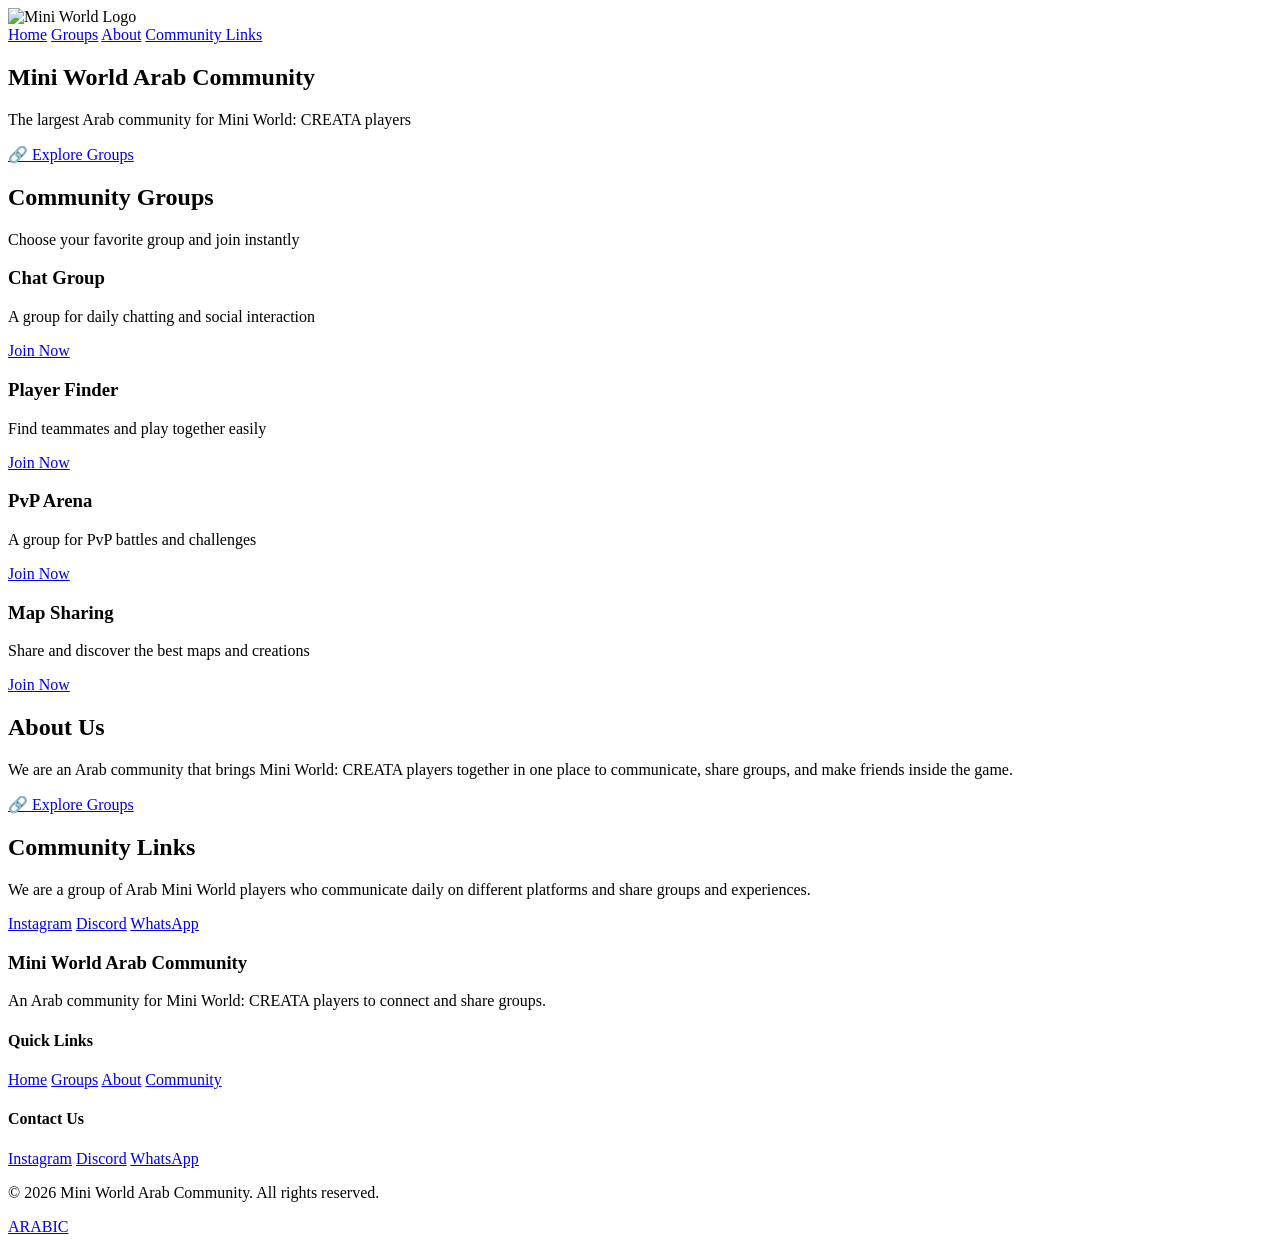
==== index-EN.html @ 654ab6ad "Change Arabic link to point to index.html" ====
<!doctype html>
<html lang="en">
  <head>
    <meta name="description" content="Mini World Arab Community - أكبر مجتمع عربي للاعبي Mini World: CREATA، انضم إلى القروبات وشارك مع اللاعبين العرب.">
<meta name="keywords" content="Mini World, Mini World Arab, Mini World CREATA, gaming community, عرب ميني وورلد, قروبات ميني وورلد">
<meta name="author" content="Mini World Arab Community">

<!-- Open Graph (للسوشيال ميديا) -->
<meta property="og:title" content="Mini World Arab Community">
<meta property="og:description" content="انضم إلى أكبر مجتمع عربي للاعبي Mini World">
<meta property="og:type" content="website">
    <meta charset="UTF-8" />
    <meta name="viewport" content="width=device-width, initial-scale=1.0" />

    <link rel="preconnect" href="https://fonts.googleapis.com" />
    <link rel="preconnect" href="https://fonts.gstatic.com" crossorigin />
    <link
      href="https://fonts.googleapis.com/css2?family=Poppins:wght@100;200;300;400;500;600;700;800;900&display=swap"
      rel="stylesheet"
    />

    <link rel="stylesheet" href="style.css" />
    <title>Mini World Arab Community Hub</title>
  </head>

  <body>
    <nav>
      <div class="logo">
        <img
          src="https://static.miniworldgame.com/nuxts-official-website/public/_nuxt/logo.0edc9054.png"
          alt="Mini World Logo"
        />
      </div>

      <div class="links">
        <a href="#home">Home</a>
        <a href="#groups">Groups</a>
        <a href="#about">About</a>
        <a href="#community">Community Links</a>
      </div>
    </nav>

    <!-- HERO -->
    <section id="home">
      <div class="jj">
        <h2>Mini World Arab Community</h2>
        <p>The largest Arab community for Mini World: CREATA players</p>
        <a href="#groups">🔗 Explore Groups</a>
      </div>
    </section>

    <!-- GROUPS -->
    <section id="groups">
      <h1>Community Groups</h1>
      <p>Choose your favorite group and join instantly</p>

      <div class="cards">

        <div class="card swalf">
          <h3>Chat Group</h3>
          <p>A group for daily chatting and social interaction</p>
          <a href="#">Join Now</a>
        </div>

        <div class="card finder">
          <h3>Player Finder</h3>
          <p>Find teammates and play together easily</p>
          <a href="#">Join Now</a>
        </div>

        <div class="card pvp">
          <h3>PvP Arena</h3>
          <p>A group for PvP battles and challenges</p>
          <a href="#">Join Now</a>
        </div>

        <div class="card maps">
          <h3>Map Sharing</h3>
          <p>Share and discover the best maps and creations</p>
          <a href="#">Join Now</a>
        </div>

      </div>
    </section>

    <!-- ABOUT -->
    <section id="about">
      <h2>About Us</h2>
      <p>
        We are an Arab community that brings Mini World: CREATA players together
        in one place to communicate, share groups, and make friends inside the game.
      </p>
      <a href="#">🔗 Explore Groups</a>
    </section>

    <!-- COMMUNITY -->
    <section id="community">
      <h2>Community Links</h2>
      <p>
        We are a group of Arab Mini World players who communicate daily on different platforms
        and share groups and experiences.
      </p>

      <a href="https://ig.me/j/AbaspdE6eRQTPsom/">Instagram</a>
      <a href="https://discord.gg/4WJSpqd9">Discord</a>
      <a href="https://chat.whatsapp.com/DVIdTEXrpN94Vuv9sI62CV">WhatsApp</a>
    </section>

    <!-- FOOTER -->
    <footer class="footer">
      <div class="footer-container">

        <div class="footer-left">
          <h3>Mini World Arab Community</h3>
          <p>
            An Arab community for Mini World: CREATA players to connect and share groups.
          </p>
        </div>

        <div class="footer-links">
          <h4>Quick Links</h4>
          <a href="#home">Home</a>
          <a href="#groups">Groups</a>
          <a href="#about">About</a>
          <a href="#community">Community</a>
        </div>

        <div class="footer-social">
          <h4>Contact Us</h4>
          <a href="https://ig.me/j/AbaspdE6eRQTPsom/">Instagram</a>
          <a href="https://discord.gg/4WJSpqd9">Discord</a>
          <a href="https://chat.whatsapp.com/DVIdTEXrpN94Vuv9sI62CV">WhatsApp</a>
        </div>

      </div>

      <div class="footer-bottom">
        <p>© 2026 Mini World Arab Community. All rights reserved.</p>
      </div>
      <a href="index.html">ARABIC</a>
    </footer>

  </body>
</html>
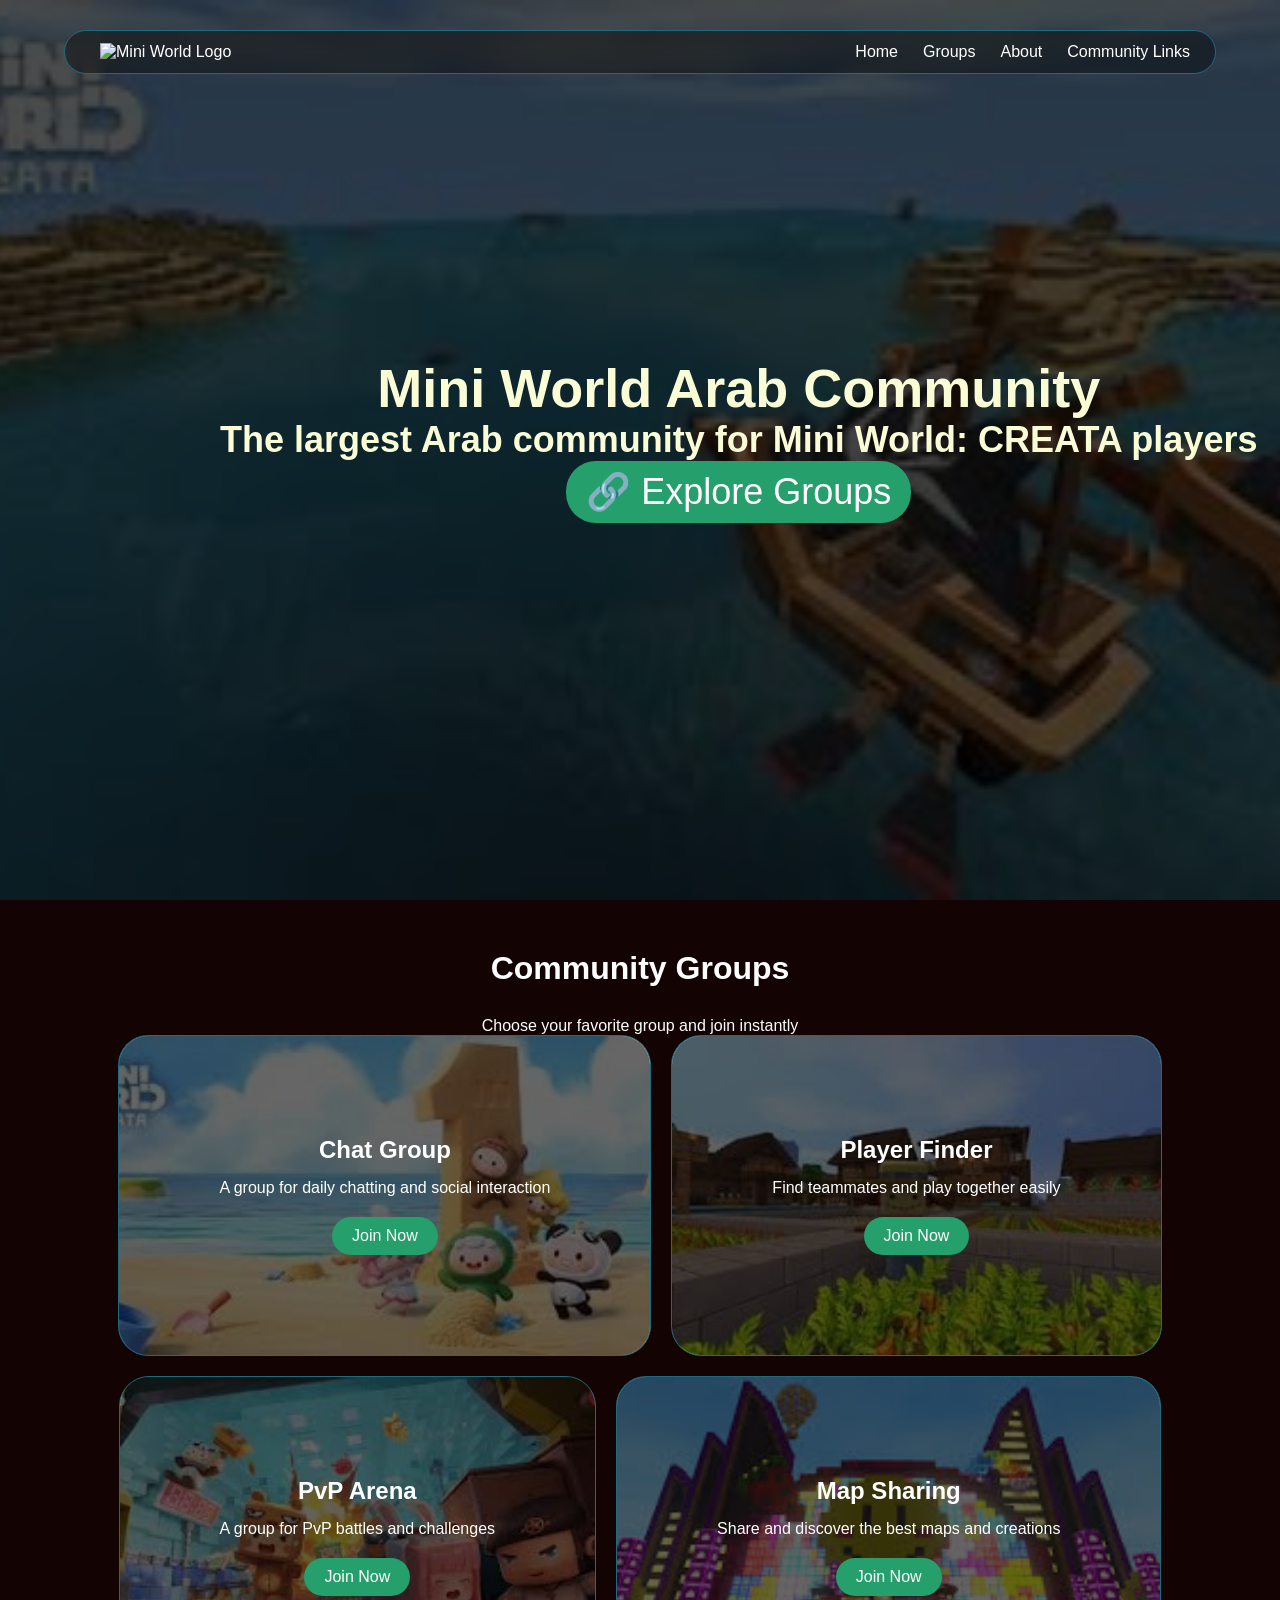
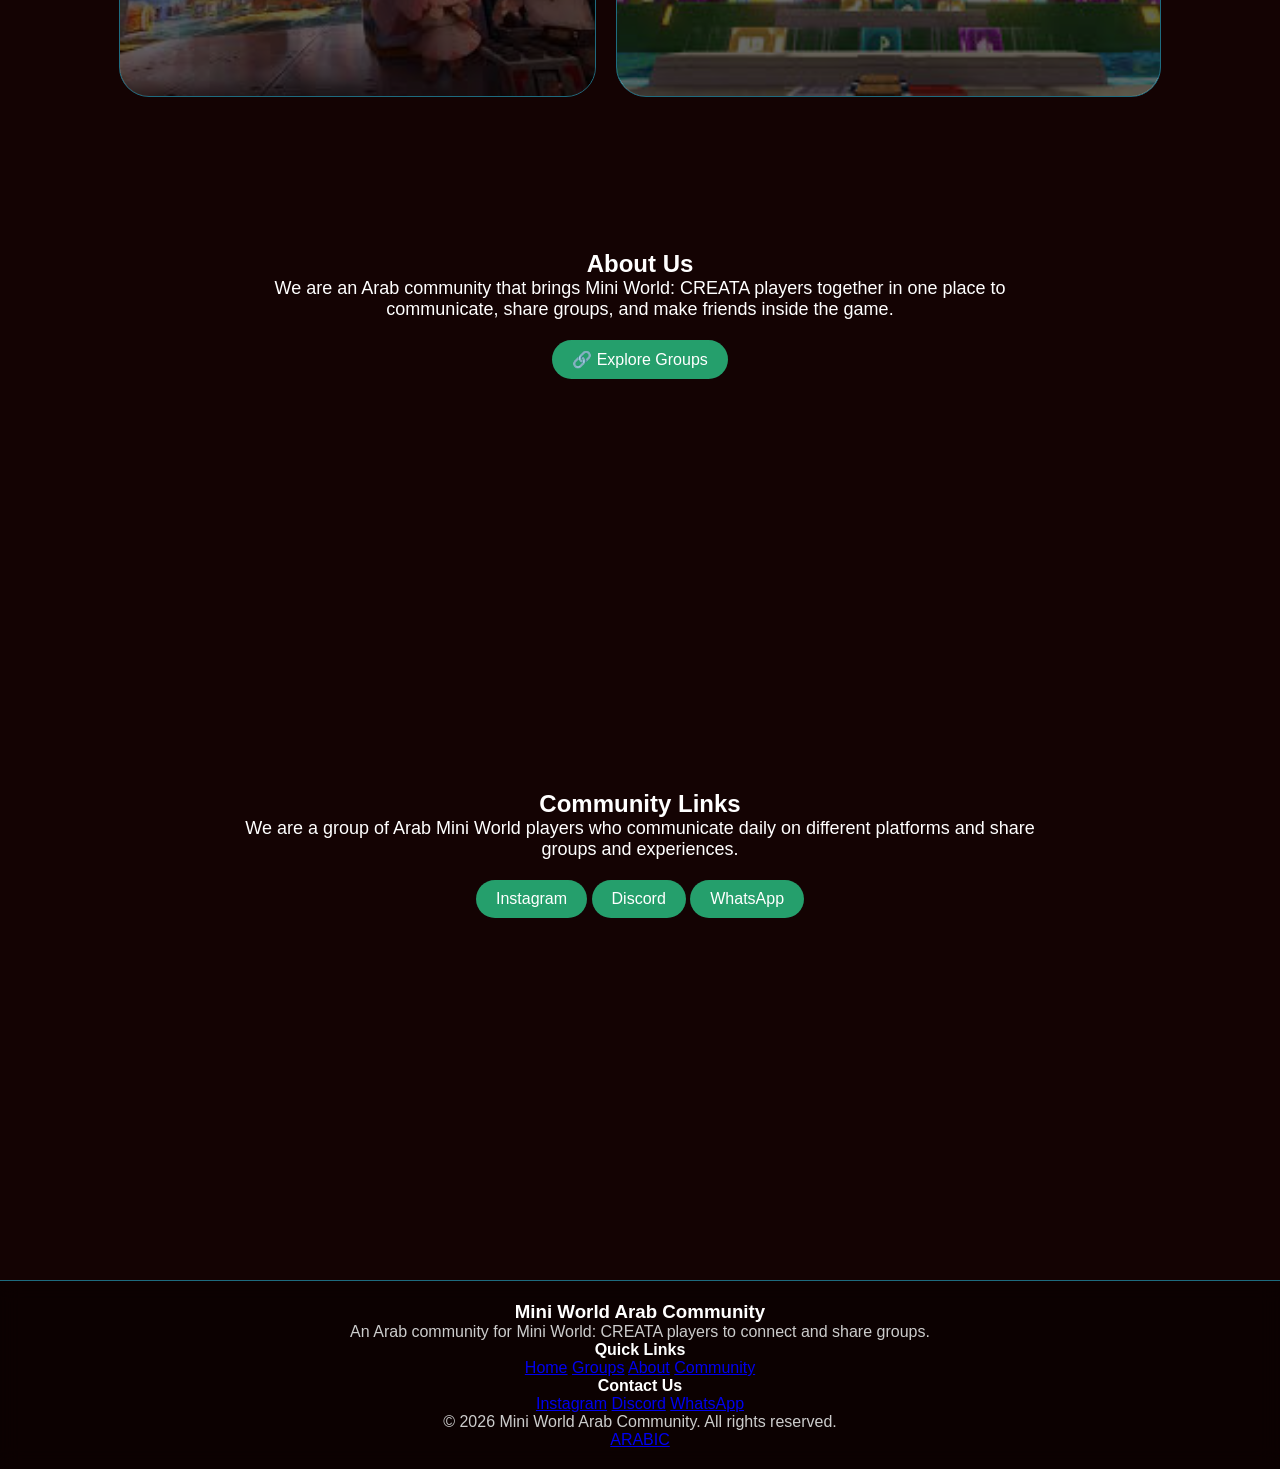
==== commit 0b7b4858: "first upload website" ====
--- a/index-EN.html
+++ b/index-EN.html
@@ -137,8 +137,8 @@
       <div class="footer-bottom">
         <p>© 2026 Mini World Arab Community. All rights reserved.</p>
       </div>
-      <a href="index.html">ARABIC</a>
+      <a href="index-AR.html">ARABIC</a>
     </footer>
 
   </body>
-</html>
+</html>
--- a/style.css
+++ b/style.css
@@ -0,0 +1,333 @@
+:root {
+  --primary: #259f6c;
+  --secondary: #1e6b7f;
+  --bg: #140303;
+  --card: #1c0a0a;
+  --light: #fafcd6;
+
+  --text: #ffffff;
+  --text-muted: #cccccc;
+}
+html {
+  scroll-behavior: smooth;
+}
+* {
+  margin: 0;
+  padding: 0;
+  box-sizing: border-box;
+}
+
+body {
+  font-family: "Poppins", sans-serif;
+  background-color: var(--bg);
+  color: var(--text);
+}
+
+/* NAVBAR */
+nav {
+  display: flex;
+  justify-content: space-between;
+  align-items: center;
+
+  padding: 12px 25px;
+
+  background-color: rgba(0, 0, 0, 0.4);
+  backdrop-filter: blur(10px);
+
+  width: 90%;
+  max-width: 1200px;
+
+  margin: 20px auto;
+
+  border-radius: 50px;
+  border: 1px solid var(--secondary);
+
+  position: fixed;
+  top: 10px;
+  left: 50%;
+  transform: translateX(-50%);
+
+  z-index: 100;
+}
+
+/* LOGO */
+.logo {
+  margin-left: 10px;
+}
+
+/* LINKS */
+nav .links {
+  display: flex;
+  gap: 25px;
+}
+
+nav .links a {
+  text-decoration: none;
+  color: var(--text);
+  font-size: 16px;
+  font-weight: 500;
+  transition: 0.3s;
+  position: relative;
+}
+
+nav .links a:hover {
+  color: var(--primary);
+}
+nav .links a::after {
+  content: "";
+  position: absolute;
+  width: 0%;
+  height: 2px;
+  bottom: -5px;
+  left: 0;
+  background: var(--primary);
+  transition: 0.3s;
+}
+
+nav .links a:hover::after {
+  width: 100%;
+}
+/*Hero Section*/
+#home {
+  height: 100vh;
+  background: url("img/bg1-mini.jpg") center/cover no-repeat;
+  display: flex;
+  flex-direction: column;
+  justify-content: center;
+  align-items: start;
+  text-align: center;
+  position: relative;
+}
+#home::before {
+  content: "";
+  position: absolute;
+  top: 0;
+  left: 0;
+  width: 100%;
+  height: 100%;
+  background: rgba(0, 0, 0, 0.7);
+}
+#home .jj {
+  z-index: 33;
+  margin-left: 200px;
+}
+#home .jj {
+  color: var(--light);
+  font-size: 36px;
+  font-weight: 700;
+  margin-bottom: 20px;
+}
+#home .jj a {
+  display: inline-block;
+  padding: 10px 20px;
+  background-color: var(--primary);
+  color: var(--text);
+  text-decoration: none;
+  font-weight: 500;
+  border-radius: 30px;
+  transition: 0.3s;
+}
+#home .jj a:hover {
+  background-color: var(--secondary);
+}
+/*Groups Section*/
+#groups {
+  height: 100vh;
+  padding: 50px 20px;
+  text-align: center;
+}
+#groups h1 {
+  font-size: 32px;
+  margin-bottom: 30px;
+}
+.cards {
+  display: flex;
+  flex-wrap: wrap;
+  gap: 20px;
+  justify-content: center;
+}
+.card {
+  border: 1px solid var(--secondary);
+  padding: 100px;
+  border-radius: 30px;
+}
+
+.card h3 {
+  font-size: 24px;
+  margin-bottom: 15px;
+}
+.card p {
+  font-size: 16px;
+  margin-bottom: 20px;
+}
+.card a {
+  display: inline-block;
+  padding: 10px 20px;
+  background-color: var(--primary);
+  color: var(--text);
+  text-decoration: none;
+  font-weight: 500;
+  border-radius: 30px;
+  transition: 0.3s;
+}
+.card a:hover {
+  background-color: var(--secondary);
+}
+
+.card.swalf {
+  background: url("img/bg3-mini-card.jpg") center/cover no-repeat;
+}
+
+.card.finder {
+  background: url("img/bg4-mini-card.jpg") center/cover no-repeat;
+}
+
+.card.pvp {
+  background: url("img/bg2-mini-card.jpg") center/cover no-repeat;
+}
+
+.card.maps {
+  background: url("img/bg5-mini-card.jpg") center/cover no-repeat;
+}
+.card {
+  position: relative;
+  border: 1px solid var(--secondary);
+  padding: 100px;
+  border-radius: 30px;
+  overflow: hidden;
+}
+.card::before {
+  content: "";
+  position: absolute;
+  inset: 0;
+  background: rgba(0, 0, 0, 0.6);
+  z-index: 0;
+}
+.card h3,
+.card p,
+.card a {
+  position: relative;
+  z-index: 2;
+}
+#about {
+  padding: 50px 10px;
+  text-align: center;
+  height: 50vh;
+}
+#about h1 {
+  font-size: 32px;
+  margin-bottom: 20px;
+}
+#about p {
+  font-size: 18px;
+  max-width: 800px;
+  margin: 0 auto;
+}
+#about a {
+  display: inline-block;
+  margin-top: 20px;
+  padding: 10px 20px;
+  background-color: var(--primary);
+  color: var(--text);
+  text-decoration: none;
+  font-weight: 500;
+  border-radius: 30px;
+  transition: 0.3s;
+}
+#about a:hover {
+  background-color: var(--secondary);
+}
+#community {
+  padding: 50px 20px;
+  text-align: center;
+  height: 50vh;
+}
+#community h1 {
+  font-size: 32px;
+  margin-bottom: 20px;
+}
+#community p {
+  font-size: 18px;
+  max-width: 800px;
+  margin: 0 auto;
+}
+#community a {
+  display: inline-block;
+  margin-top: 20px;
+  padding: 10px 20px;
+  background-color: var(--primary);
+  color: var(--text);
+  text-decoration: none;
+  font-weight: 500;
+  border-radius: 30px;
+  transition: 0.3s;
+}
+#community a:hover {
+  background-color: var(--secondary);
+}
+footer {
+  text-align: center;
+  padding: 20px;
+  background-color: rgba(0, 0, 0, 0.4);
+  backdrop-filter: blur(10px);
+  border-top: 1px solid var(--secondary);
+}
+footer p {
+  color: var(--text-muted);
+}
+section {
+  padding: 80px 20px;
+  min-height: 60vh;
+}
+@media (max-width: 768px) {
+  /* NAVBAR */
+  nav {
+    width: 95%;
+    padding: 10px 15px;
+  }
+  nav .links a {
+    padding: 5px 8px;
+  }
+  nav .links {
+    gap: 10px;
+  }
+
+  nav .links a {
+    font-size: 14px;
+  }
+
+  /* HERO */
+  #home {
+    align-items: center;
+    text-align: center;
+  }
+
+  #home .jj {
+    margin-left: 0;
+    padding: 0 20px;
+    font-size: 28px;
+  }
+
+  /* GROUPS */
+  .card {
+    padding: 20px;
+    width: 100%;
+    max-width: 300px;
+  }
+
+  .cards {
+    flex-direction: column;
+    align-items: center;
+  }
+
+  /* SECTIONS */
+  section {
+    height: auto;
+    padding: 60px 15px;
+  }
+
+  /* ABOUT + COMMUNITY */
+  #about {
+    margin-top: 300px;
+  }
+}
